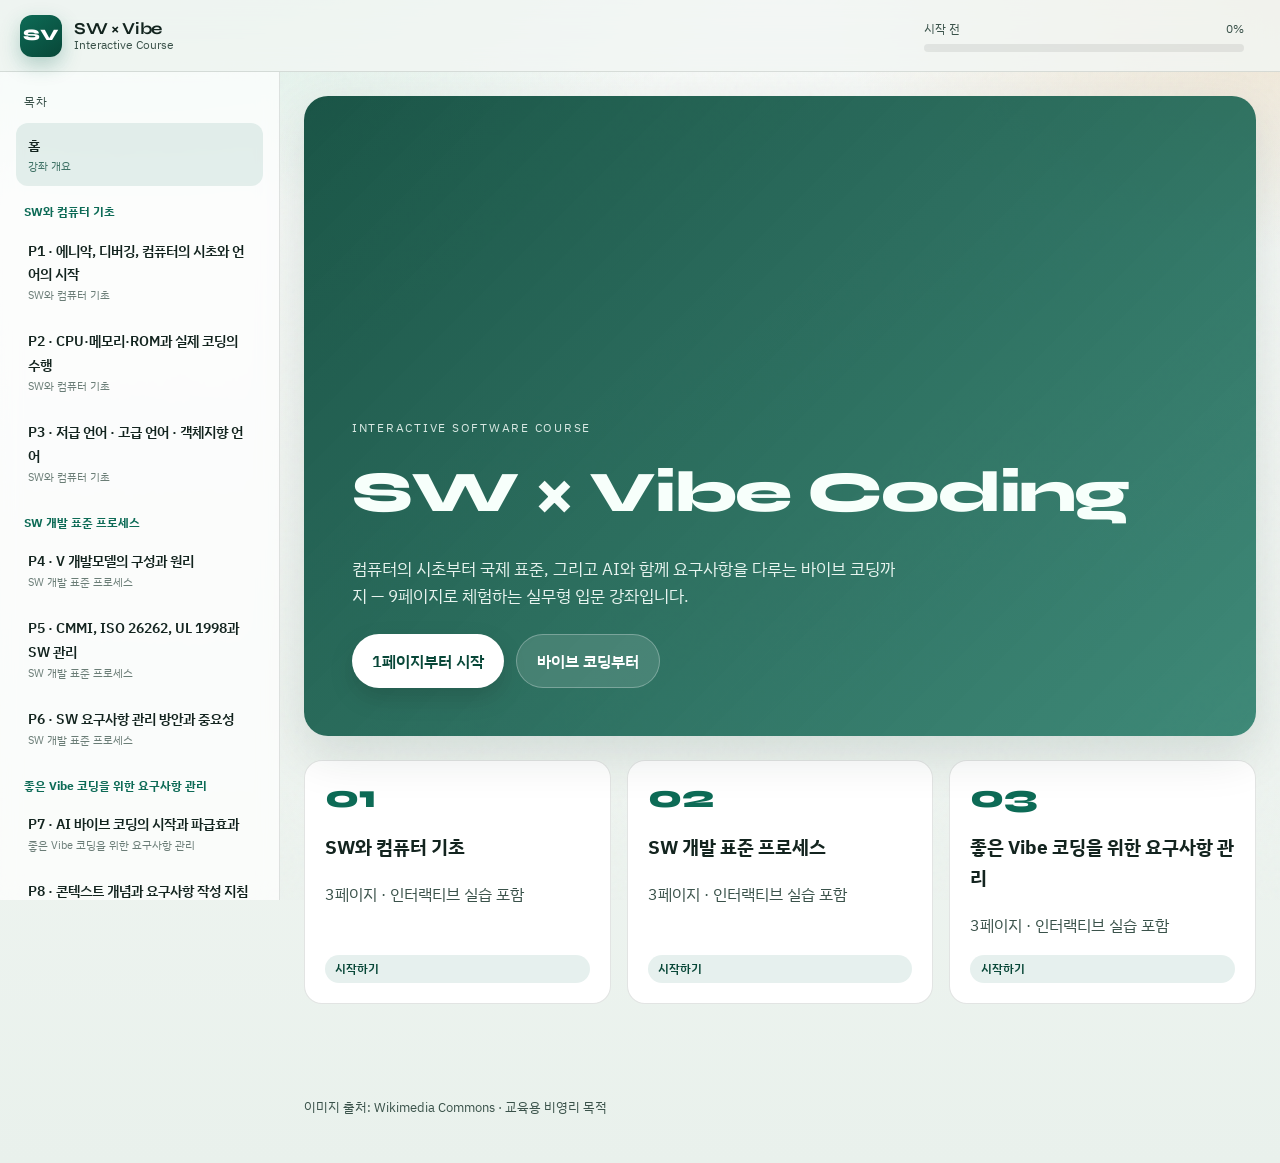
==== index.html @ ef0b64a4 "feat: add interactive 9-page SW and vibe coding course HTML/JS course covering computer fundamentals" ====
<!DOCTYPE html>
<html lang="ko">
<head>
  <meta charset="UTF-8" />
  <meta name="viewport" content="width=device-width, initial-scale=1" />
  <title>SW × Vibe Coding 인터랙티브 강좌</title>
  <meta name="description" content="SW와 컴퓨터 기초부터 AI 바이브 코딩 요구사항 관리까지, 9페이지 인터랙티브 강좌" />
  <link rel="preconnect" href="https://fonts.googleapis.com" />
  <link rel="preconnect" href="https://fonts.gstatic.com" crossorigin />
  <link href="https://fonts.googleapis.com/css2?family=IBM+Plex+Sans+KR:wght@300;400;500;600;700&family=Syne:wght@600;700;800&display=swap" rel="stylesheet" />
  <link rel="stylesheet" href="css/styles.css" />
</head>
<body>
  <div class="noise" aria-hidden="true"></div>

  <header class="topbar">
    <a class="brand" href="#home" data-nav="home">
      <span class="brand-mark">SV</span>
      <span class="brand-text">
        <strong>SW × Vibe</strong>
        <small>Interactive Course</small>
      </span>
    </a>
    <div class="progress-wrap" aria-label="학습 진행률">
      <div class="progress-meta">
        <span id="progressLabel">시작 전</span>
        <span id="progressPct">0%</span>
      </div>
      <div class="progress-track"><div class="progress-fill" id="progressFill"></div></div>
    </div>
    <button class="nav-toggle" id="navToggle" aria-label="목차 열기" aria-expanded="false">
      <span></span><span></span><span></span>
    </button>
  </header>

  <aside class="sidebar" id="sidebar">
    <p class="sidebar-label">목차</p>
    <nav id="sideNav"></nav>
  </aside>
  <div class="sidebar-backdrop" id="sidebarBackdrop"></div>

  <main id="app">
    <!-- pages injected by JS -->
  </main>

  <footer class="site-footer">
    <p>이미지 출처: Wikimedia Commons · 교육용 비영리 목적</p>
  </footer>

  <script src="js/content.js"></script>
  <script src="js/app.js"></script>
</body>
</html>
---- css/styles.css ----
:root {
  --ink: #13241f;
  --ink-soft: #3a524a;
  --paper: #f2f6f3;
  --paper-2: #e6efe9;
  --teal: #0d6b56;
  --teal-deep: #084738;
  --mint: #7bc9a8;
  --amber: #c67a1a;
  --amber-soft: #f3d5a2;
  --danger: #b33a3a;
  --ok: #1f8a5b;
  --line: rgba(19, 36, 31, 0.12);
  --shadow: 0 18px 50px rgba(8, 40, 30, 0.12);
  --radius: 18px;
  --font-display: "Syne", "IBM Plex Sans KR", sans-serif;
  --font-body: "IBM Plex Sans KR", sans-serif;
  --sidebar-w: 280px;
  --topbar-h: 72px;
}

* { box-sizing: border-box; }
html { scroll-behavior: smooth; }
body {
  margin: 0;
  font-family: var(--font-body);
  color: var(--ink);
  background:
    radial-gradient(1200px 600px at 10% -10%, rgba(123, 201, 168, 0.35), transparent 55%),
    radial-gradient(900px 500px at 100% 0%, rgba(198, 122, 26, 0.18), transparent 50%),
    linear-gradient(180deg, #f7faf8 0%, var(--paper) 40%, #e9f1ec 100%);
  min-height: 100vh;
  line-height: 1.65;
}

.noise {
  pointer-events: none;
  position: fixed;
  inset: 0;
  opacity: 0.035;
  z-index: 0;
  background-image: url("data:image/svg+xml,%3Csvg viewBox='0 0 200 200' xmlns='http://www.w3.org/2000/svg'%3E%3Cfilter id='n'%3E%3CfeTurbulence type='fractalNoise' baseFrequency='0.85' numOctaves='3' stitchTiles='stitch'/%3E%3C/filter%3E%3Crect width='100%25' height='100%25' filter='url(%23n)'/%3E%3C/svg%3E");
}

a { color: var(--teal-deep); }
button, input, textarea, select { font: inherit; }

.topbar {
  position: sticky;
  top: 0;
  z-index: 40;
  height: var(--topbar-h);
  display: grid;
  grid-template-columns: 1fr minmax(180px, 320px) auto;
  gap: 1rem;
  align-items: center;
  padding: 0 1.25rem;
  backdrop-filter: blur(14px);
  background: rgba(242, 246, 243, 0.82);
  border-bottom: 1px solid var(--line);
}

.brand {
  display: flex;
  align-items: center;
  gap: 0.75rem;
  text-decoration: none;
  color: inherit;
  min-width: 0;
}
.brand-mark {
  width: 42px;
  height: 42px;
  border-radius: 12px;
  display: grid;
  place-items: center;
  font-family: var(--font-display);
  font-weight: 800;
  color: #fff;
  background: linear-gradient(145deg, var(--teal), var(--teal-deep));
  box-shadow: 0 8px 20px rgba(13, 107, 86, 0.28);
}
.brand-text { display: flex; flex-direction: column; line-height: 1.15; }
.brand-text strong {
  font-family: var(--font-display);
  font-size: 1.05rem;
  letter-spacing: -0.02em;
}
.brand-text small { color: var(--ink-soft); font-size: 0.75rem; }

.progress-wrap { min-width: 0; }
.progress-meta {
  display: flex;
  justify-content: space-between;
  font-size: 0.75rem;
  color: var(--ink-soft);
  margin-bottom: 0.35rem;
}
.progress-track {
  height: 8px;
  border-radius: 999px;
  background: rgba(19, 36, 31, 0.08);
  overflow: hidden;
}
.progress-fill {
  height: 100%;
  width: 0%;
  border-radius: inherit;
  background: linear-gradient(90deg, var(--teal), var(--mint));
  transition: width 0.45s ease;
}

.nav-toggle {
  width: 44px;
  height: 44px;
  border: 1px solid var(--line);
  border-radius: 12px;
  background: #fff;
  display: none;
  flex-direction: column;
  justify-content: center;
  gap: 5px;
  padding: 0 11px;
  cursor: pointer;
}
.nav-toggle span {
  display: block;
  height: 2px;
  background: var(--ink);
  border-radius: 2px;
}

.sidebar {
  position: fixed;
  top: var(--topbar-h);
  left: 0;
  bottom: 0;
  width: var(--sidebar-w);
  padding: 1.25rem 1rem 2rem;
  overflow: auto;
  background: rgba(255, 255, 255, 0.72);
  border-right: 1px solid var(--line);
  backdrop-filter: blur(10px);
  z-index: 30;
}
.sidebar-label {
  margin: 0 0.5rem 0.75rem;
  font-size: 0.72rem;
  letter-spacing: 0.12em;
  text-transform: uppercase;
  color: var(--ink-soft);
}
.sidebar a {
  display: block;
  text-decoration: none;
  color: var(--ink-soft);
  padding: 0.65rem 0.75rem;
  border-radius: 12px;
  margin-bottom: 0.25rem;
  transition: 0.2s ease;
}
.sidebar a small {
  display: block;
  font-size: 0.7rem;
  opacity: 0.75;
}
.sidebar a strong {
  display: block;
  font-size: 0.9rem;
  font-weight: 600;
  color: var(--ink);
}
.sidebar a:hover,
.sidebar a.active {
  background: rgba(13, 107, 86, 0.1);
  color: var(--teal-deep);
}
.sidebar a.done::after {
  content: "✓";
  float: right;
  color: var(--ok);
  font-weight: 700;
}
.sidebar-section {
  margin: 1rem 0.5rem 0.4rem;
  font-size: 0.75rem;
  font-weight: 700;
  color: var(--teal);
}

.sidebar-backdrop {
  display: none;
  position: fixed;
  inset: 0;
  background: rgba(10, 24, 20, 0.35);
  z-index: 25;
}

#app {
  position: relative;
  z-index: 1;
  margin-left: var(--sidebar-w);
  padding: 1.5rem 1.5rem 4rem;
  min-height: calc(100vh - var(--topbar-h) - 60px);
}

.page { display: none; animation: rise 0.45s ease; }
.page.active { display: block; }

@keyframes rise {
  from { opacity: 0; transform: translateY(12px); }
  to { opacity: 1; transform: none; }
}
@keyframes pulseSoft {
  0%, 100% { transform: scale(1); }
  50% { transform: scale(1.03); }
}
@keyframes flow {
  0% { stroke-dashoffset: 24; }
  100% { stroke-dashoffset: 0; }
}
@keyframes blink {
  0%, 100% { opacity: 1; }
  50% { opacity: 0.35; }
}

.hero-panel {
  position: relative;
  overflow: hidden;
  border-radius: calc(var(--radius) + 6px);
  padding: clamp(1.5rem, 4vw, 3rem);
  color: #f7fffb;
  background:
    linear-gradient(135deg, rgba(8, 71, 56, 0.92), rgba(13, 107, 86, 0.78)),
    url("data:image/svg+xml,%3Csvg width='60' height='60' xmlns='http://www.w3.org/2000/svg'%3E%3Cpath d='M0 60L60 0M-10 10L10 -10M50 70L70 50' stroke='rgba(255,255,255,0.08)' stroke-width='1'/%3E%3C/svg%3E");
  box-shadow: var(--shadow);
  margin-bottom: 1.5rem;
}
.hero-panel.home {
  min-height: min(72vh, 640px);
  display: flex;
  flex-direction: column;
  justify-content: flex-end;
  gap: 1rem;
}
.kicker {
  display: inline-block;
  font-size: 0.78rem;
  letter-spacing: 0.14em;
  text-transform: uppercase;
  opacity: 0.85;
}
.hero-panel h1,
.page-head h1 {
  font-family: var(--font-display);
  font-weight: 800;
  letter-spacing: -0.03em;
  line-height: 1.15;
  margin: 0.35rem 0 0.75rem;
}
.hero-panel h1 { font-size: clamp(2.2rem, 5vw, 3.6rem); max-width: 14ch; }
.page-head h1 { font-size: clamp(1.7rem, 3.5vw, 2.5rem); }
.lead { font-size: 1.05rem; max-width: 55ch; opacity: 0.92; margin: 0; }
.cta-row { display: flex; flex-wrap: wrap; gap: 0.75rem; margin-top: 0.5rem; }

.btn {
  border: none;
  border-radius: 999px;
  padding: 0.8rem 1.25rem;
  cursor: pointer;
  font-weight: 600;
  transition: transform 0.15s ease, box-shadow 0.2s ease, background 0.2s ease;
}
.btn:hover { transform: translateY(-1px); }
.btn-primary {
  background: #fff;
  color: var(--teal-deep);
  box-shadow: 0 10px 24px rgba(0, 0, 0, 0.15);
}
.btn-ghost {
  background: rgba(255, 255, 255, 0.12);
  color: #fff;
  border: 1px solid rgba(255, 255, 255, 0.28);
}
.btn-teal {
  background: var(--teal);
  color: #fff;
}
.btn-outline {
  background: transparent;
  border: 1px solid var(--line);
  color: var(--ink);
}
.btn:disabled { opacity: 0.5; cursor: not-allowed; transform: none; }

.page-head {
  margin-bottom: 1.25rem;
}
.page-head .meta {
  color: var(--ink-soft);
  font-size: 0.85rem;
}
.grid-2 {
  display: grid;
  grid-template-columns: 1.1fr 0.9fr;
  gap: 1.25rem;
}
.grid-3 {
  display: grid;
  grid-template-columns: repeat(3, 1fr);
  gap: 1rem;
}

.panel {
  background: rgba(255, 255, 255, 0.78);
  border: 1px solid var(--line);
  border-radius: var(--radius);
  padding: 1.25rem;
  box-shadow: 0 10px 30px rgba(12, 40, 30, 0.05);
}
.panel h2, .panel h3 {
  font-family: var(--font-display);
  letter-spacing: -0.02em;
  margin: 0 0 0.75rem;
}
.panel h2 { font-size: 1.35rem; }
.panel h3 { font-size: 1.1rem; }

.media-frame {
  border-radius: 14px;
  overflow: hidden;
  border: 1px solid var(--line);
  background: #0f1f1a;
  position: relative;
}
.media-frame img {
  display: block;
  width: 100%;
  height: auto;
  max-height: 320px;
  object-fit: cover;
}
.media-frame figcaption {
  padding: 0.65rem 0.85rem;
  font-size: 0.78rem;
  color: var(--ink-soft);
  background: #fff;
}

.stack { display: grid; gap: 1rem; }
.muted { color: var(--ink-soft); }
.chip {
  display: inline-flex;
  align-items: center;
  gap: 0.35rem;
  padding: 0.25rem 0.65rem;
  border-radius: 999px;
  background: rgba(13, 107, 86, 0.1);
  color: var(--teal-deep);
  font-size: 0.78rem;
  font-weight: 600;
}

.quiz {
  display: grid;
  gap: 0.65rem;
}
.quiz button {
  text-align: left;
  border: 1px solid var(--line);
  background: #fff;
  border-radius: 12px;
  padding: 0.85rem 1rem;
  cursor: pointer;
  transition: 0.15s ease;
}
.quiz button:hover { border-color: var(--teal); }
.quiz button.correct {
  border-color: var(--ok);
  background: rgba(31, 138, 91, 0.1);
}
.quiz button.wrong {
  border-color: var(--danger);
  background: rgba(179, 58, 58, 0.08);
}
.feedback {
  min-height: 1.4em;
  font-weight: 600;
  font-size: 0.92rem;
}
.feedback.ok { color: var(--ok); }
.feedback.bad { color: var(--danger); }

/* Interactive architecture */
.arch {
  display: grid;
  grid-template-columns: repeat(3, 1fr);
  gap: 0.75rem;
}
.arch-node {
  border: 1px solid var(--line);
  border-radius: 14px;
  padding: 1rem;
  background: #fff;
  cursor: pointer;
  transition: 0.2s ease;
  text-align: center;
}
.arch-node strong { display: block; font-family: var(--font-display); margin-bottom: 0.25rem; }
.arch-node.active {
  border-color: var(--teal);
  box-shadow: 0 0 0 3px rgba(13, 107, 86, 0.15);
  animation: pulseSoft 1.4s ease infinite;
}
.pipeline {
  display: flex;
  flex-wrap: wrap;
  gap: 0.5rem;
  margin-top: 1rem;
}
.pipeline span {
  flex: 1;
  min-width: 90px;
  text-align: center;
  padding: 0.7rem 0.5rem;
  border-radius: 12px;
  background: var(--paper-2);
  font-weight: 600;
  font-size: 0.85rem;
  opacity: 0.45;
  transition: 0.25s ease;
}
.pipeline span.on {
  opacity: 1;
  background: linear-gradient(135deg, var(--teal), #1a8f72);
  color: #fff;
}

/* Language levels */
.level-tabs {
  display: flex;
  flex-wrap: wrap;
  gap: 0.5rem;
  margin-bottom: 1rem;
}
.level-tabs button {
  border: 1px solid var(--line);
  background: #fff;
  border-radius: 999px;
  padding: 0.55rem 0.95rem;
  cursor: pointer;
}
.level-tabs button.active {
  background: var(--teal);
  color: #fff;
  border-color: var(--teal);
}
.code-box {
  font-family: ui-monospace, SFMono-Regular, Menlo, Consolas, monospace;
  background: #10241e;
  color: #d7f5e8;
  border-radius: 14px;
  padding: 1rem;
  font-size: 0.86rem;
  overflow: auto;
  white-space: pre;
  line-height: 1.5;
}

/* V-model */
.vmodel {
  display: grid;
  grid-template-columns: 1fr auto 1fr;
  gap: 0.75rem;
  align-items: stretch;
}
.v-col { display: grid; gap: 0.55rem; }
.v-node {
  border: 1px solid var(--line);
  border-radius: 12px;
  padding: 0.75rem;
  background: #fff;
  cursor: pointer;
  transition: 0.2s ease;
}
.v-node small { display: block; color: var(--ink-soft); font-size: 0.75rem; }
.v-node.left { border-left: 4px solid var(--teal); }
.v-node.right { border-right: 4px solid var(--amber); text-align: right; }
.v-node.center {
  align-self: center;
  text-align: center;
  border: 2px solid var(--teal);
  font-weight: 700;
}
.v-node.active, .v-node.pair {
  background: rgba(13, 107, 86, 0.1);
  box-shadow: 0 0 0 2px rgba(13, 107, 86, 0.18);
}
.v-mid {
  width: 28px;
  background: linear-gradient(180deg, transparent, var(--mint), transparent);
  border-radius: 999px;
  opacity: 0.5;
}

/* Standards */
.tabs {
  display: flex;
  flex-wrap: wrap;
  gap: 0.5rem;
  margin-bottom: 1rem;
}
.tabs button {
  border: 1px solid var(--line);
  background: #fff;
  border-radius: 12px;
  padding: 0.65rem 0.9rem;
  cursor: pointer;
  font-weight: 600;
}
.tabs button.active {
  background: var(--ink);
  color: #fff;
}
.tab-panel { display: none; }
.tab-panel.active { display: block; animation: rise 0.35s ease; }

/* Checklist */
.check-list { display: grid; gap: 0.55rem; }
.check-list label {
  display: flex;
  gap: 0.7rem;
  align-items: flex-start;
  padding: 0.75rem;
  border-radius: 12px;
  border: 1px solid var(--line);
  background: #fff;
  cursor: pointer;
}
.check-list input { margin-top: 0.25rem; accent-color: var(--teal); }
.score-ring {
  width: 120px;
  height: 120px;
  border-radius: 50%;
  display: grid;
  place-items: center;
  margin: 0 auto;
  background:
    radial-gradient(circle at center, #fff 56%, transparent 57%),
    conic-gradient(var(--teal) var(--p, 0%), rgba(19, 36, 31, 0.08) 0);
  font-family: var(--font-display);
  font-size: 1.6rem;
  font-weight: 800;
}

/* Guidelines */
.guide-list { display: grid; gap: 0.75rem; counter-reset: g; }
.guide-item {
  border: 1px solid var(--line);
  border-radius: 14px;
  background: #fff;
  overflow: hidden;
}
.guide-item summary {
  list-style: none;
  cursor: pointer;
  padding: 1rem 1.1rem;
  font-weight: 700;
  display: flex;
  gap: 0.75rem;
  align-items: center;
}
.guide-item summary::-webkit-details-marker { display: none; }
.guide-item summary::before {
  counter-increment: g;
  content: counter(g);
  width: 28px;
  height: 28px;
  border-radius: 8px;
  display: grid;
  place-items: center;
  background: var(--paper-2);
  color: var(--teal-deep);
  font-family: var(--font-display);
}
.guide-item[open] summary::before {
  background: var(--teal);
  color: #fff;
}
.guide-body {
  padding: 0 1.1rem 1.1rem 3.2rem;
  color: var(--ink-soft);
}

/* Chat simulator */
.chat {
  display: grid;
  grid-template-rows: 1fr auto;
  min-height: 420px;
  border: 1px solid var(--line);
  border-radius: 16px;
  overflow: hidden;
  background: #fff;
}
.chat-log {
  padding: 1rem;
  overflow: auto;
  display: grid;
  gap: 0.75rem;
  background:
    linear-gradient(180deg, rgba(230, 239, 233, 0.55), transparent 120px),
    #fff;
  max-height: 360px;
}
.bubble {
  max-width: 85%;
  padding: 0.8rem 1rem;
  border-radius: 16px;
  font-size: 0.92rem;
  white-space: pre-wrap;
}
.bubble.agent {
  background: var(--paper-2);
  border-bottom-left-radius: 4px;
  justify-self: start;
}
.bubble.user {
  background: var(--teal);
  color: #fff;
  border-bottom-right-radius: 4px;
  justify-self: end;
}
.chat-input {
  display: grid;
  grid-template-columns: 1fr auto;
  gap: 0.5rem;
  padding: 0.75rem;
  border-top: 1px solid var(--line);
}
.chat-input textarea {
  resize: none;
  min-height: 52px;
  border-radius: 12px;
  border: 1px solid var(--line);
  padding: 0.7rem 0.85rem;
}
.presets {
  display: flex;
  flex-wrap: wrap;
  gap: 0.45rem;
  margin-bottom: 0.75rem;
}
.presets button {
  border: 1px dashed var(--line);
  background: rgba(255, 255, 255, 0.7);
  border-radius: 999px;
  padding: 0.4rem 0.75rem;
  cursor: pointer;
  font-size: 0.8rem;
}

.module-cards {
  display: grid;
  grid-template-columns: repeat(3, 1fr);
  gap: 1rem;
  margin-top: 1.5rem;
}
.module-card {
  text-decoration: none;
  color: inherit;
  border-radius: var(--radius);
  padding: 1.25rem;
  background: #fff;
  border: 1px solid var(--line);
  transition: 0.2s ease;
  min-height: 180px;
  display: flex;
  flex-direction: column;
  justify-content: space-between;
}
.module-card:hover {
  transform: translateY(-3px);
  box-shadow: var(--shadow);
  border-color: rgba(13, 107, 86, 0.35);
}
.module-card .num {
  font-family: var(--font-display);
  font-size: 2rem;
  font-weight: 800;
  color: var(--teal);
  line-height: 1;
}
.pager {
  display: flex;
  justify-content: space-between;
  gap: 0.75rem;
  margin-top: 1.5rem;
}

.impact-bars { display: grid; gap: 0.75rem; }
.bar-row label {
  display: flex;
  justify-content: space-between;
  font-size: 0.85rem;
  margin-bottom: 0.25rem;
}
.bar {
  height: 12px;
  border-radius: 999px;
  background: rgba(19, 36, 31, 0.08);
  overflow: hidden;
}
.bar i {
  display: block;
  height: 100%;
  width: 0;
  background: linear-gradient(90deg, var(--amber), var(--teal));
  border-radius: inherit;
  transition: width 1s ease;
}

.prompt-builder label {
  display: block;
  font-weight: 600;
  margin: 0.75rem 0 0.35rem;
  font-size: 0.9rem;
}
.prompt-builder input,
.prompt-builder textarea,
.prompt-builder select {
  width: 100%;
  border: 1px solid var(--line);
  border-radius: 12px;
  padding: 0.7rem 0.85rem;
  background: #fff;
}
.prompt-preview {
  margin-top: 1rem;
  background: #10241e;
  color: #d7f5e8;
  border-radius: 14px;
  padding: 1rem;
  white-space: pre-wrap;
  font-size: 0.86rem;
  min-height: 140px;
}

.site-footer {
  margin-left: var(--sidebar-w);
  padding: 1rem 1.5rem 2rem;
  color: var(--ink-soft);
  font-size: 0.8rem;
}

.timeline {
  display: grid;
  gap: 0.75rem;
  position: relative;
}
.timeline::before {
  content: "";
  position: absolute;
  left: 10px;
  top: 8px;
  bottom: 8px;
  width: 2px;
  background: linear-gradient(var(--teal), var(--amber));
}
.t-item {
  display: grid;
  grid-template-columns: 22px 1fr;
  gap: 0.75rem;
  align-items: start;
}
.t-dot {
  width: 22px;
  height: 22px;
  border-radius: 50%;
  background: #fff;
  border: 3px solid var(--teal);
  margin-top: 0.2rem;
}
.t-body {
  background: #fff;
  border: 1px solid var(--line);
  border-radius: 12px;
  padding: 0.75rem 0.9rem;
}
.t-body strong { display: block; }

@media (max-width: 980px) {
  .grid-2, .grid-3, .module-cards, .arch, .vmodel { grid-template-columns: 1fr; }
  .v-mid { display: none; }
  .v-node.right { text-align: left; border-right: none; border-left: 4px solid var(--amber); }
}

@media (max-width: 860px) {
  .nav-toggle { display: flex; }
  .sidebar {
    transform: translateX(-105%);
    transition: transform 0.25s ease;
  }
  .sidebar.open { transform: none; }
  .sidebar-backdrop.open { display: block; }
  #app, .site-footer { margin-left: 0; }
  .topbar { grid-template-columns: 1fr auto auto; }
  .hero-panel.home { min-height: auto; }
}
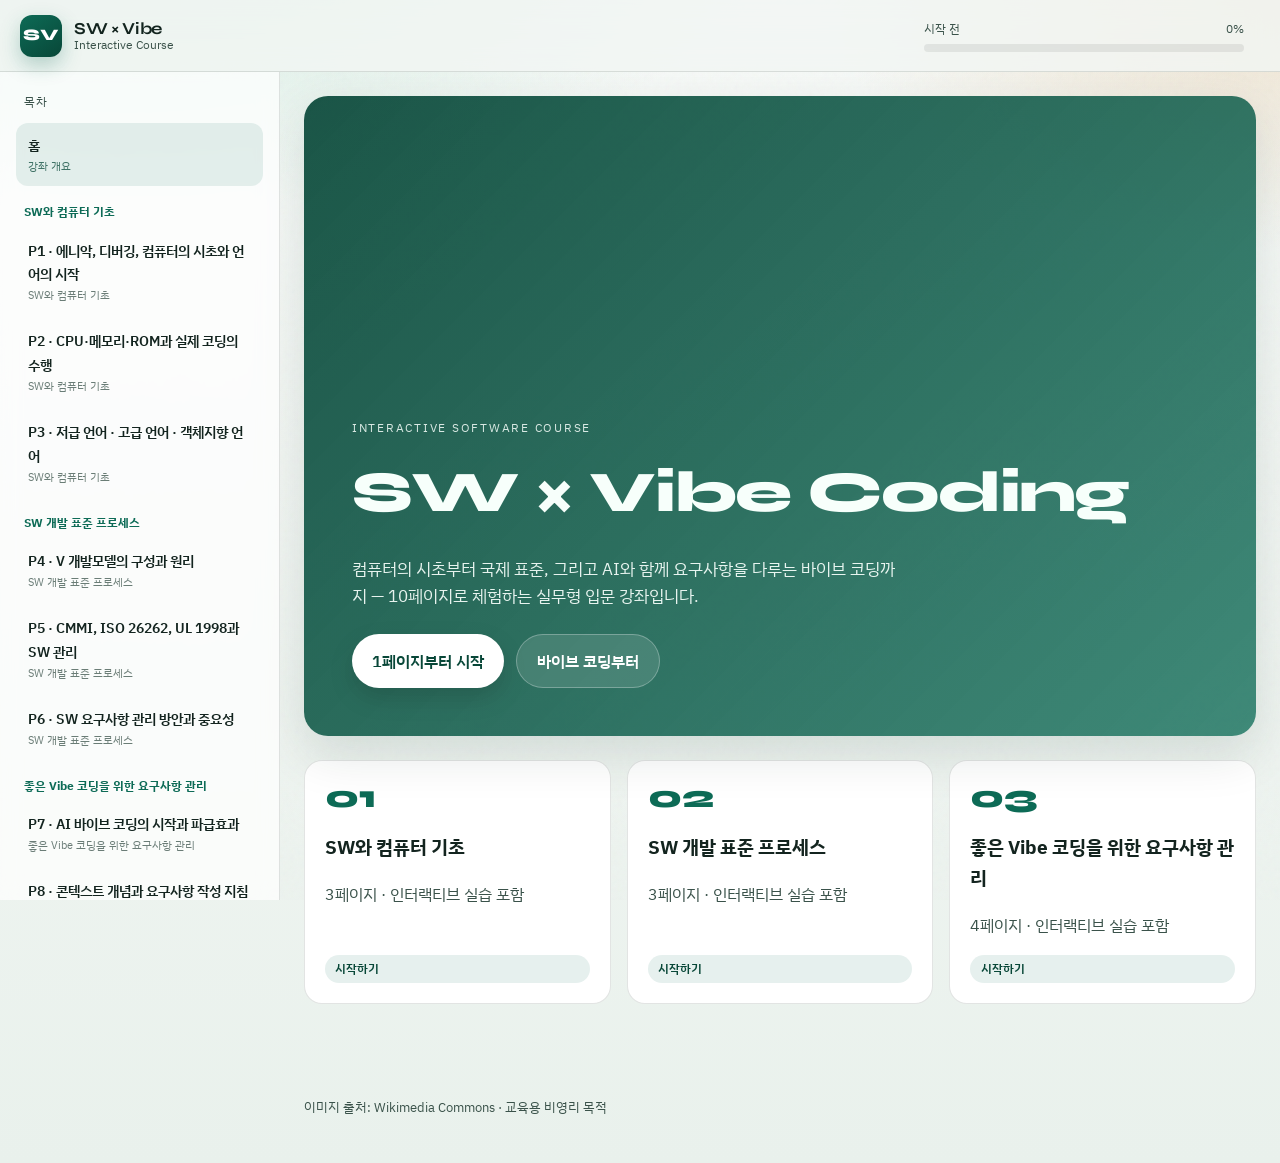
==== commit 288f8f4e: "feat: add page 10 efficiency comparison carousel Add a swipeable P10 slide that contrasts traditiona" ====
--- a/index.html
+++ b/index.html
@@ -4,7 +4,7 @@
   <meta charset="UTF-8" />
   <meta name="viewport" content="width=device-width, initial-scale=1" />
   <title>SW × Vibe Coding 인터랙티브 강좌</title>
-  <meta name="description" content="SW와 컴퓨터 기초부터 AI 바이브 코딩 요구사항 관리까지, 9페이지 인터랙티브 강좌" />
+  <meta name="description" content="SW와 컴퓨터 기초부터 AI 바이브 코딩 요구사항 관리까지, 10페이지 인터랙티브 강좌" />
   <link rel="preconnect" href="https://fonts.googleapis.com" />
   <link rel="preconnect" href="https://fonts.gstatic.com" crossorigin />
   <link href="https://fonts.googleapis.com/css2?family=IBM+Plex+Sans+KR:wght@300;400;500;600;700&family=Syne:wght@600;700;800&display=swap" rel="stylesheet" />
--- a/css/styles.css
+++ b/css/styles.css
@@ -330,21 +330,26 @@
   border-radius: 14px;
   overflow: hidden;
   border: 1px solid var(--line);
-  background: #0f1f1a;
+  background: #ffffff;
   position: relative;
+  box-shadow: inset 0 0 0 1px rgba(19, 36, 31, 0.04);
 }
 .media-frame img {
   display: block;
   width: 100%;
   height: auto;
-  max-height: 320px;
-  object-fit: cover;
+  max-height: 360px;
+  object-fit: contain;
+  object-position: center;
+  background: #ffffff;
+  padding: 0.75rem;
 }
 .media-frame figcaption {
   padding: 0.65rem 0.85rem;
   font-size: 0.78rem;
   color: var(--ink-soft);
-  background: #fff;
+  background: #f7faf8;
+  border-top: 1px solid var(--line);
 }
 
 .stack { display: grid; gap: 1rem; }
@@ -788,8 +793,148 @@
 }
 .t-body strong { display: block; }
 
+/* P10 story carousel */
+.story-carousel {
+  display: grid;
+  grid-template-columns: 1.15fr 0.85fr;
+  gap: 1.25rem;
+  align-items: start;
+}
+.story-media {
+  padding: 1rem;
+}
+.story-toolbar {
+  display: flex;
+  justify-content: space-between;
+  align-items: center;
+  gap: 0.75rem;
+  margin-bottom: 0.75rem;
+}
+.story-hint { font-size: 0.8rem; }
+.story-viewport {
+  overflow: hidden;
+  border-radius: 14px;
+  border: 1px solid var(--line);
+  background: #fff;
+  touch-action: pan-y;
+  cursor: grab;
+  outline: none;
+}
+.story-viewport:focus-visible {
+  box-shadow: 0 0 0 3px rgba(13, 107, 86, 0.2);
+}
+.story-viewport:active { cursor: grabbing; }
+.story-track {
+  display: flex;
+  width: 100%;
+  transition: transform 0.45s cubic-bezier(0.22, 1, 0.36, 1);
+  will-change: transform;
+}
+.story-slide {
+  flex: 0 0 100%;
+  margin: 0;
+  min-width: 100%;
+}
+.story-slide img {
+  display: block;
+  width: 100%;
+  height: auto;
+  max-height: min(52vh, 520px);
+  object-fit: contain;
+  background: #f7faf8;
+  user-select: none;
+  -webkit-user-drag: none;
+}
+.story-slide figcaption {
+  padding: 0.7rem 0.9rem;
+  font-size: 0.78rem;
+  color: var(--ink-soft);
+  background: #f7faf8;
+  border-top: 1px solid var(--line);
+}
+.story-slide.is-pending figcaption {
+  color: var(--amber);
+  font-weight: 600;
+}
+.story-controls {
+  display: flex;
+  align-items: center;
+  justify-content: space-between;
+  gap: 0.75rem;
+  margin-top: 0.85rem;
+}
+.story-nav {
+  min-width: 52px;
+  padding: 0.55rem 0.9rem;
+  border-radius: 12px;
+}
+.story-dots {
+  display: flex;
+  gap: 0.45rem;
+  align-items: center;
+}
+.story-dot {
+  width: 10px;
+  height: 10px;
+  border-radius: 50%;
+  border: none;
+  padding: 0;
+  background: rgba(19, 36, 31, 0.18);
+  cursor: pointer;
+  transition: 0.2s ease;
+}
+.story-dot.active {
+  width: 28px;
+  border-radius: 999px;
+  background: var(--teal);
+}
+.story-copy .meta {
+  color: var(--teal);
+  font-size: 0.8rem;
+  font-weight: 700;
+  letter-spacing: 0.04em;
+  text-transform: uppercase;
+}
+.story-copy h2 {
+  margin-top: 0.35rem;
+}
+.story-copy.swap {
+  animation: rise 0.35s ease;
+}
+.story-points {
+  list-style: none;
+  padding: 0;
+  margin: 1.1rem 0;
+  display: grid;
+  gap: 0.75rem;
+}
+.story-points li {
+  padding: 0.85rem 0.95rem;
+  border-radius: 12px;
+  border: 1px solid var(--line);
+  background: #fff;
+}
+.story-points strong {
+  display: block;
+  margin-bottom: 0.25rem;
+  font-family: var(--font-display);
+  letter-spacing: -0.02em;
+}
+.story-points span {
+  color: var(--ink-soft);
+  font-size: 0.92rem;
+}
+.story-takeaway {
+  margin-top: 0.5rem;
+  padding: 0.95rem 1rem;
+  border-radius: 14px;
+  background: linear-gradient(135deg, rgba(13, 107, 86, 0.12), rgba(123, 201, 168, 0.18));
+  border: 1px solid rgba(13, 107, 86, 0.18);
+  font-weight: 600;
+}
+
 @media (max-width: 980px) {
-  .grid-2, .grid-3, .module-cards, .arch, .vmodel { grid-template-columns: 1fr; }
+  .grid-2, .grid-3, .module-cards, .arch, .vmodel, .story-carousel { grid-template-columns: 1fr; }
   .v-mid { display: none; }
   .v-node.right { text-align: left; border-right: none; border-left: 4px solid var(--amber); }
 }
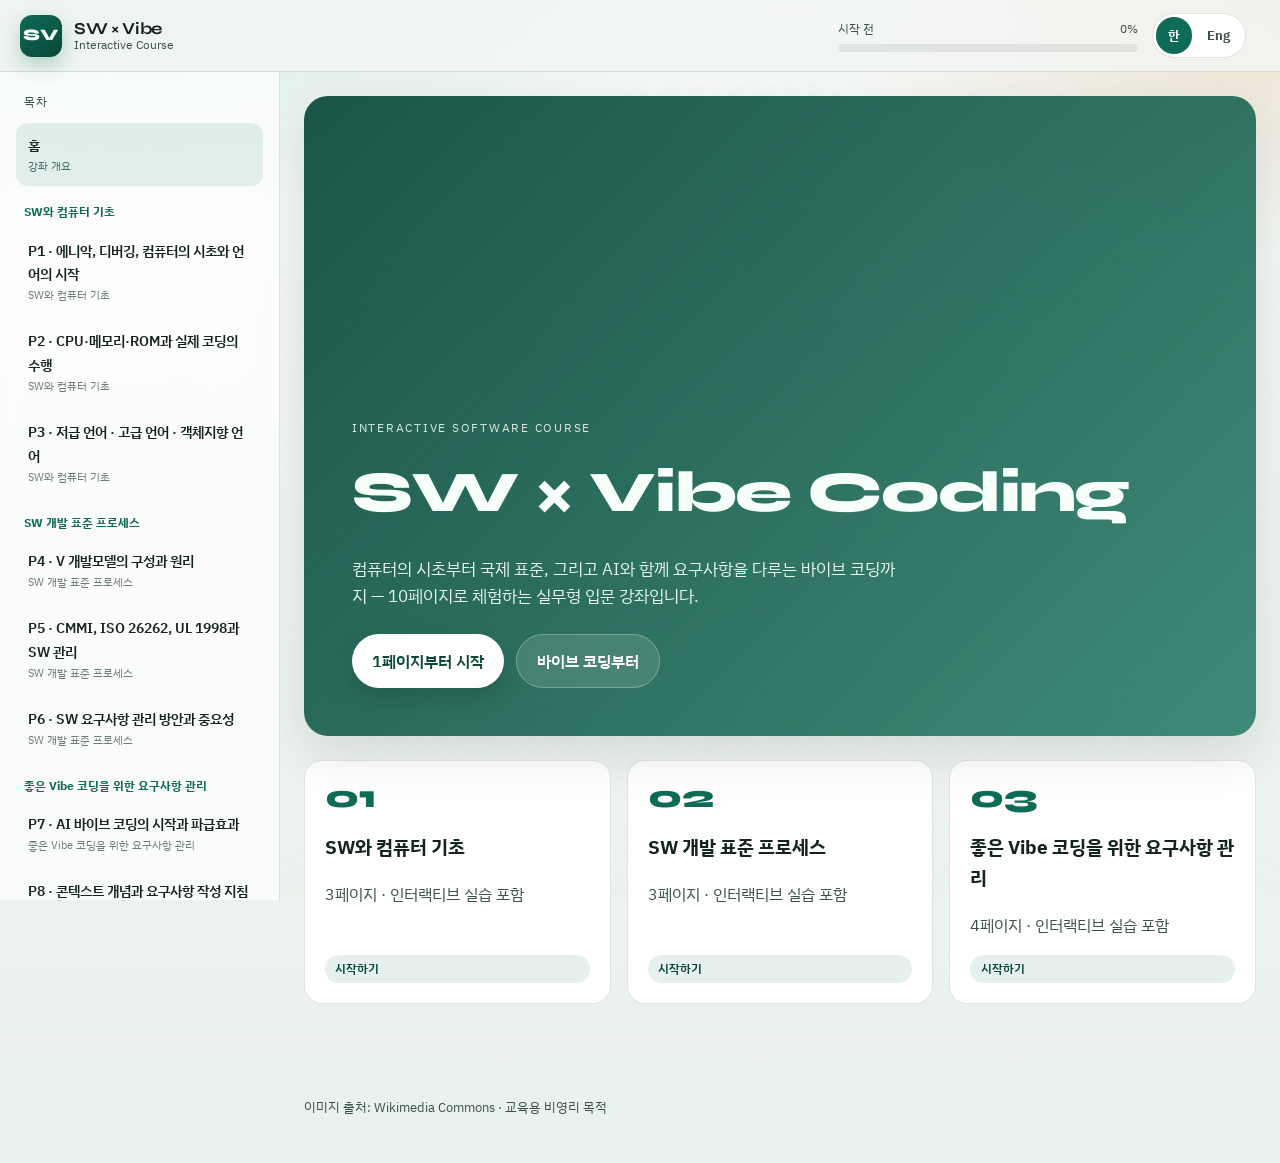
==== commit 35fd1983: "feat: add English P10 view with Eng language toggle Add full English copy for page 10 and a topbar 한" ====
--- a/index.html
+++ b/index.html
@@ -28,6 +28,10 @@
       </div>
       <div class="progress-track"><div class="progress-fill" id="progressFill"></div></div>
     </div>
+    <div class="lang-switch" id="langSwitch" role="group" aria-label="Language">
+      <button type="button" data-lang="ko" class="active" aria-pressed="true">한</button>
+      <button type="button" data-lang="en" aria-pressed="false">Eng</button>
+    </div>
     <button class="nav-toggle" id="navToggle" aria-label="목차 열기" aria-expanded="false">
       <span></span><span></span><span></span>
     </button>
--- a/css/styles.css
+++ b/css/styles.css
@@ -51,13 +51,46 @@
   z-index: 40;
   height: var(--topbar-h);
   display: grid;
-  grid-template-columns: 1fr minmax(180px, 320px) auto;
-  gap: 1rem;
+  grid-template-columns: 1fr minmax(160px, 300px) auto auto;
+  gap: 0.85rem;
   align-items: center;
   padding: 0 1.25rem;
   backdrop-filter: blur(14px);
   background: rgba(242, 246, 243, 0.82);
   border-bottom: 1px solid var(--line);
+}
+
+.lang-switch {
+  display: inline-flex;
+  align-items: center;
+  gap: 0.2rem;
+  padding: 0.2rem;
+  border: 1px solid var(--line);
+  border-radius: 999px;
+  background: #fff;
+  flex-shrink: 0;
+}
+.lang-switch button {
+  border: none;
+  background: transparent;
+  color: var(--ink-soft);
+  border-radius: 999px;
+  padding: 0.45rem 0.75rem;
+  font-weight: 700;
+  font-size: 0.82rem;
+  cursor: pointer;
+  transition: 0.15s ease;
+}
+.lang-switch button:hover {
+  color: var(--teal-deep);
+}
+.lang-switch button.active {
+  background: var(--teal);
+  color: #fff;
+}
+.lang-switch button:focus-visible {
+  outline: 2px solid rgba(13, 107, 86, 0.35);
+  outline-offset: 2px;
 }
 
 .brand {
@@ -948,6 +981,7 @@
   .sidebar.open { transform: none; }
   .sidebar-backdrop.open { display: block; }
   #app, .site-footer { margin-left: 0; }
-  .topbar { grid-template-columns: 1fr auto auto; }
+  .topbar { grid-template-columns: 1fr auto auto auto; }
+  .progress-wrap { display: none; }
   .hero-panel.home { min-height: auto; }
 }
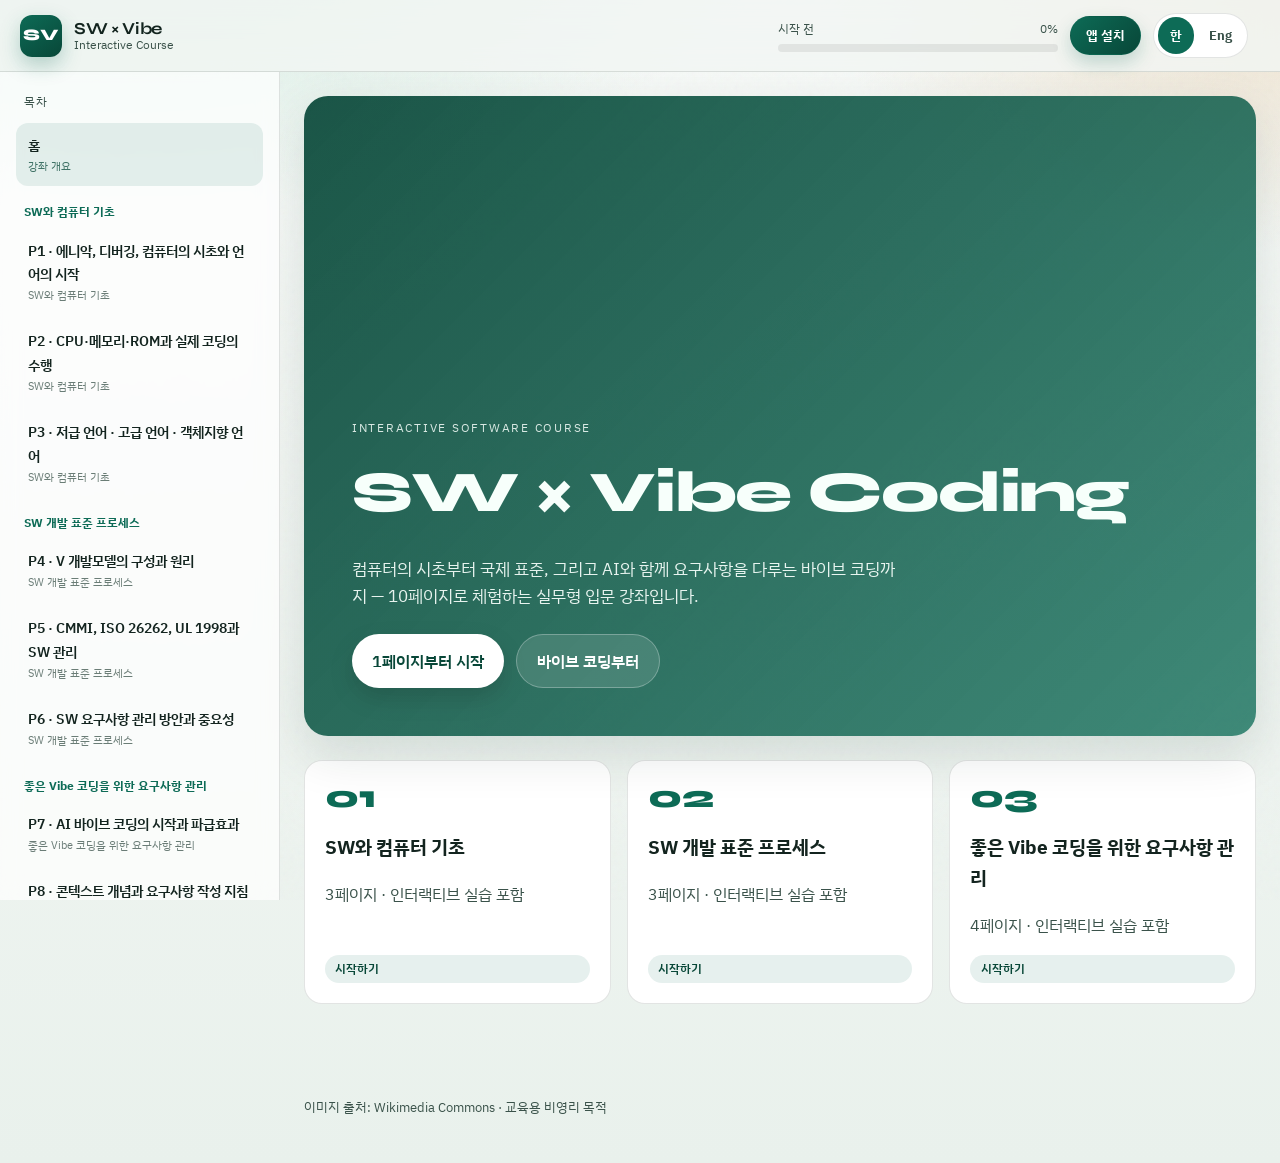
==== commit 3f1ad1fd: "feat: add PWA install button with manifest and service worker Enable install-to-home-screen via an I" ====
--- a/index.html
+++ b/index.html
@@ -5,6 +5,14 @@
   <meta name="viewport" content="width=device-width, initial-scale=1" />
   <title>SW × Vibe Coding 인터랙티브 강좌</title>
   <meta name="description" content="SW와 컴퓨터 기초부터 AI 바이브 코딩 요구사항 관리까지, 10페이지 인터랙티브 강좌" />
+  <meta name="theme-color" content="#0d6b56" />
+  <meta name="mobile-web-app-capable" content="yes" />
+  <meta name="apple-mobile-web-app-capable" content="yes" />
+  <meta name="apple-mobile-web-app-status-bar-style" content="default" />
+  <meta name="apple-mobile-web-app-title" content="SW×Vibe" />
+  <link rel="manifest" href="manifest.webmanifest" />
+  <link rel="apple-touch-icon" href="assets/icons/apple-touch-icon.png" />
+  <link rel="icon" type="image/png" sizes="192x192" href="assets/icons/icon-192.png" />
   <link rel="preconnect" href="https://fonts.googleapis.com" />
   <link rel="preconnect" href="https://fonts.gstatic.com" crossorigin />
   <link href="https://fonts.googleapis.com/css2?family=IBM+Plex+Sans+KR:wght@300;400;500;600;700&family=Syne:wght@600;700;800&display=swap" rel="stylesheet" />
@@ -28,9 +36,10 @@
       </div>
       <div class="progress-track"><div class="progress-fill" id="progressFill"></div></div>
     </div>
-    <div class="lang-switch" id="langSwitch" role="group" aria-label="Language">
-      <button type="button" data-lang="ko" class="active" aria-pressed="true">한</button>
-      <button type="button" data-lang="en" aria-pressed="false">Eng</button>
+    <button type="button" class="btn-pwa" id="pwaInstallBtn" aria-label="앱으로 설치">앱 설치</button>
+    <div class="lang-switch" role="group" aria-label="Language">
+      <a class="lang-link active" href="./" aria-current="page">한</a>
+      <a class="lang-link" id="langToEn" href="en/">Eng</a>
     </div>
     <button class="nav-toggle" id="navToggle" aria-label="목차 열기" aria-expanded="false">
       <span></span><span></span><span></span>
@@ -53,5 +62,6 @@
 
   <script src="js/content.js"></script>
   <script src="js/app.js"></script>
+  <script src="js/pwa.js"></script>
 </body>
 </html>
--- a/css/styles.css
+++ b/css/styles.css
@@ -51,8 +51,8 @@
   z-index: 40;
   height: var(--topbar-h);
   display: grid;
-  grid-template-columns: 1fr minmax(160px, 300px) auto auto;
-  gap: 0.85rem;
+  grid-template-columns: 1fr minmax(140px, 280px) auto auto auto;
+  gap: 0.75rem;
   align-items: center;
   padding: 0 1.25rem;
   backdrop-filter: blur(14px);
@@ -70,7 +70,8 @@
   background: #fff;
   flex-shrink: 0;
 }
-.lang-switch button {
+.lang-switch button,
+.lang-switch a.lang-link {
   border: none;
   background: transparent;
   color: var(--ink-soft);
@@ -80,17 +81,87 @@
   font-size: 0.82rem;
   cursor: pointer;
   transition: 0.15s ease;
-}
-.lang-switch button:hover {
+  text-decoration: none;
+  display: inline-block;
+}
+.lang-switch button:hover,
+.lang-switch a.lang-link:hover {
   color: var(--teal-deep);
 }
-.lang-switch button.active {
+.lang-switch button.active,
+.lang-switch a.lang-link.active {
   background: var(--teal);
   color: #fff;
 }
-.lang-switch button:focus-visible {
+.lang-switch button:focus-visible,
+.lang-switch a.lang-link:focus-visible {
   outline: 2px solid rgba(13, 107, 86, 0.35);
   outline-offset: 2px;
+}
+
+.btn-pwa {
+  border: 1px solid rgba(13, 107, 86, 0.28);
+  background: linear-gradient(135deg, var(--teal), var(--teal-deep));
+  color: #fff;
+  border-radius: 999px;
+  padding: 0.5rem 0.95rem;
+  font-weight: 700;
+  font-size: 0.82rem;
+  cursor: pointer;
+  white-space: nowrap;
+  box-shadow: 0 8px 18px rgba(13, 107, 86, 0.22);
+  transition: transform 0.15s ease, box-shadow 0.2s ease, opacity 0.2s ease;
+  flex-shrink: 0;
+}
+.btn-pwa:hover {
+  transform: translateY(-1px);
+  box-shadow: 0 10px 22px rgba(13, 107, 86, 0.28);
+}
+.btn-pwa:disabled,
+.btn-pwa.is-installed {
+  opacity: 0.72;
+  cursor: default;
+  transform: none;
+  background: #fff;
+  color: var(--teal-deep);
+  border-color: var(--line);
+  box-shadow: none;
+}
+
+.pwa-tip {
+  position: fixed;
+  right: 1rem;
+  bottom: 1rem;
+  z-index: 80;
+  max-width: min(360px, calc(100vw - 2rem));
+  background: #10241e;
+  color: #e8fff6;
+  border-radius: 16px;
+  padding: 1rem 2.2rem 1rem 1rem;
+  box-shadow: var(--shadow);
+  animation: rise 0.3s ease;
+}
+.pwa-tip strong {
+  display: block;
+  font-family: var(--font-display);
+  margin-bottom: 0.35rem;
+}
+.pwa-tip p {
+  margin: 0;
+  font-size: 0.88rem;
+  line-height: 1.5;
+  color: rgba(232, 255, 246, 0.88);
+}
+.pwa-tip-close {
+  position: absolute;
+  top: 0.45rem;
+  right: 0.55rem;
+  border: none;
+  background: transparent;
+  color: #fff;
+  font-size: 1.25rem;
+  cursor: pointer;
+  line-height: 1;
 }
 
 .brand {
@@ -981,7 +1052,8 @@
   .sidebar.open { transform: none; }
   .sidebar-backdrop.open { display: block; }
   #app, .site-footer { margin-left: 0; }
-  .topbar { grid-template-columns: 1fr auto auto auto; }
+  .topbar { grid-template-columns: 1fr auto auto auto auto; }
   .progress-wrap { display: none; }
+  .btn-pwa { padding: 0.45rem 0.75rem; font-size: 0.78rem; }
   .hero-panel.home { min-height: auto; }
 }
